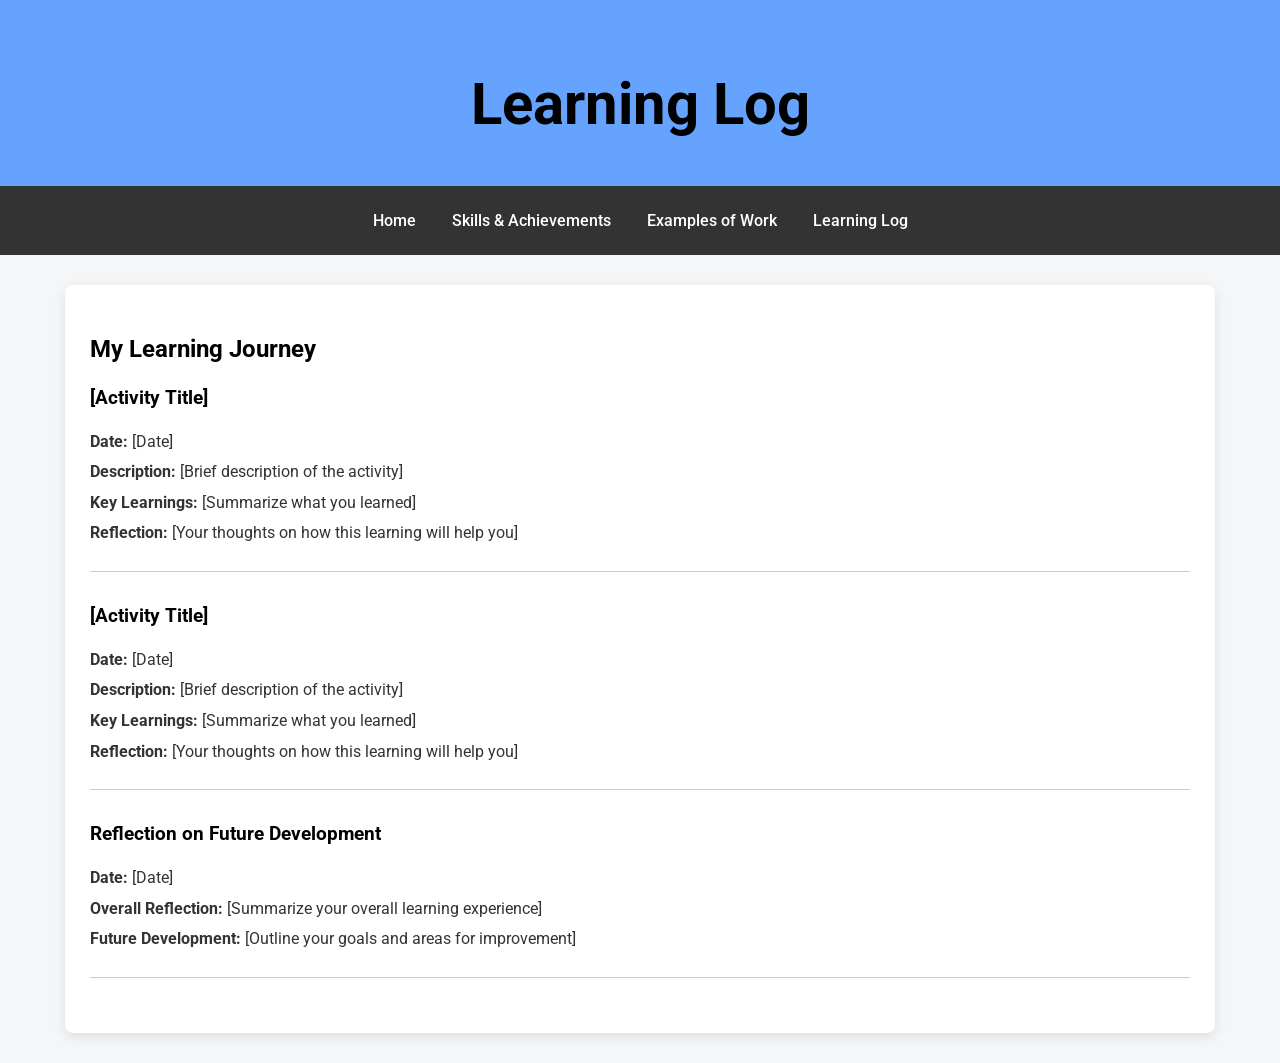
==== docs/learning.html @ 899b0c22 "Add files via upload" ====
<!DOCTYPE html>
<html lang="en">
<head>
    <meta charset="UTF-8">
    <meta name="viewport" content="width=device-width, initial-scale=1.0">
    <title>Learning Log</title>
    <link href="https://fonts.googleapis.com/css2?family=Roboto:wght@300;400;700&display=swap" rel="stylesheet">
    <link rel="stylesheet" href="style.css">
    <style>
        .blog-entry {
            margin-bottom: 30px;
            padding-bottom: 20px;
            border-bottom: 1px solid #ccc;
        }
        .blog-entry h3 {
            margin-top: 0;
        }
        .blog-entry p {
            margin: 5px 0;
        }
    </style>
</head>
<body>
    <header>
        <h1>Learning Log</h1>
    </header>
    <nav>
        <a href="index.html">Home</a>
        <a href="skills.html">Skills & Achievements</a>
        <a href="work.html">Examples of Work</a>
        <a href="learning.html">Learning Log</a>
    </nav>
    <div class="container">
        <h2>My Learning Journey</h2>

        <div class="blog-entry">
            <h3>[Activity Title]</h3>
            <p><strong>Date:</strong> [Date]</p>
            <p><strong>Description:</strong> [Brief description of the activity]</p>
            <p><strong>Key Learnings:</strong> [Summarize what you learned]</p>
            <p><strong>Reflection:</strong> [Your thoughts on how this learning will help you]</p>
        </div>

        <div class="blog-entry">
            <h3>[Activity Title]</h3>
            <p><strong>Date:</strong> [Date]</p>
            <p><strong>Description:</strong> [Brief description of the activity]</p>
            <p><strong>Key Learnings:</strong> [Summarize what you learned]</p>
            <p><strong>Reflection:</strong> [Your thoughts on how this learning will help you]</p>
        </div>

        <div class="blog-entry">
            <h3>Reflection on Future Development</h3>
            <p><strong>Date:</strong> [Date]</p>
            <p><strong>Overall Reflection:</strong> [Summarize your overall learning experience]</p>
            <p><strong>Future Development:</strong> [Outline your goals and areas for improvement]</p>
        </div>
    </div>
</body>
</html>
---- docs/style.css ----
/* Import Google Fonts */
@import url('https://fonts.googleapis.com/css2?family=Roboto:wght@300;400;700&display=swap');

body {
    font-family: 'Roboto', Arial, sans-serif;
    margin: 0;
    padding: 0;
    background: #f4f6f8;
    color: #333;
    line-height: 1.6;
}

header {
    background: #66a3ff;
    color: #000000; /* Black text for maximum visibility */
    padding: 20px;
    text-align: center;
    font-size: 1.8em;
    font-weight: 700;
}

nav {
    display: flex;
    justify-content: center;
    background: #333;
    padding: 10px 0;
}

nav a {
    color: #fff;
    padding: 12px 18px;
    text-decoration: none;
    font-weight: 500;
    transition: background 0.3s ease;
}

nav a:hover {
    background: #0056b3;
    border-radius: 4px;
}

.container {
    max-width: 1100px;
    margin: 30px auto;
    padding: 25px;
    background: #fff;
    box-shadow: 0 4px 12px rgba(0,0,0,0.1);
    border-radius: 8px;
}

h1, h2, h3 {
    color: #000000;
    margin-bottom: 15px;
}

ul {
    padding-left: 20px;
}

.profile-section {
    display: flex;
    gap: 30px;
    flex-wrap: wrap;
}

.profile-text {
    flex: 3;
    font-size: 1.1em;
}

.profile-image {
    flex: 1;
    display: flex;
    align-items: center;
    justify-content: center;
    background: #eaeaea;
    border: 1px solid #ccc;
    height: 220px;
    border-radius: 8px;
}
.profile-image img {
    width: 150px;
    height: 150px;
    object-fit: cover;
    border-radius: 50%;
}

a {
    color: #0056b3;
    text-decoration: none;
}
a:hover {
    text-decoration: underline;
}
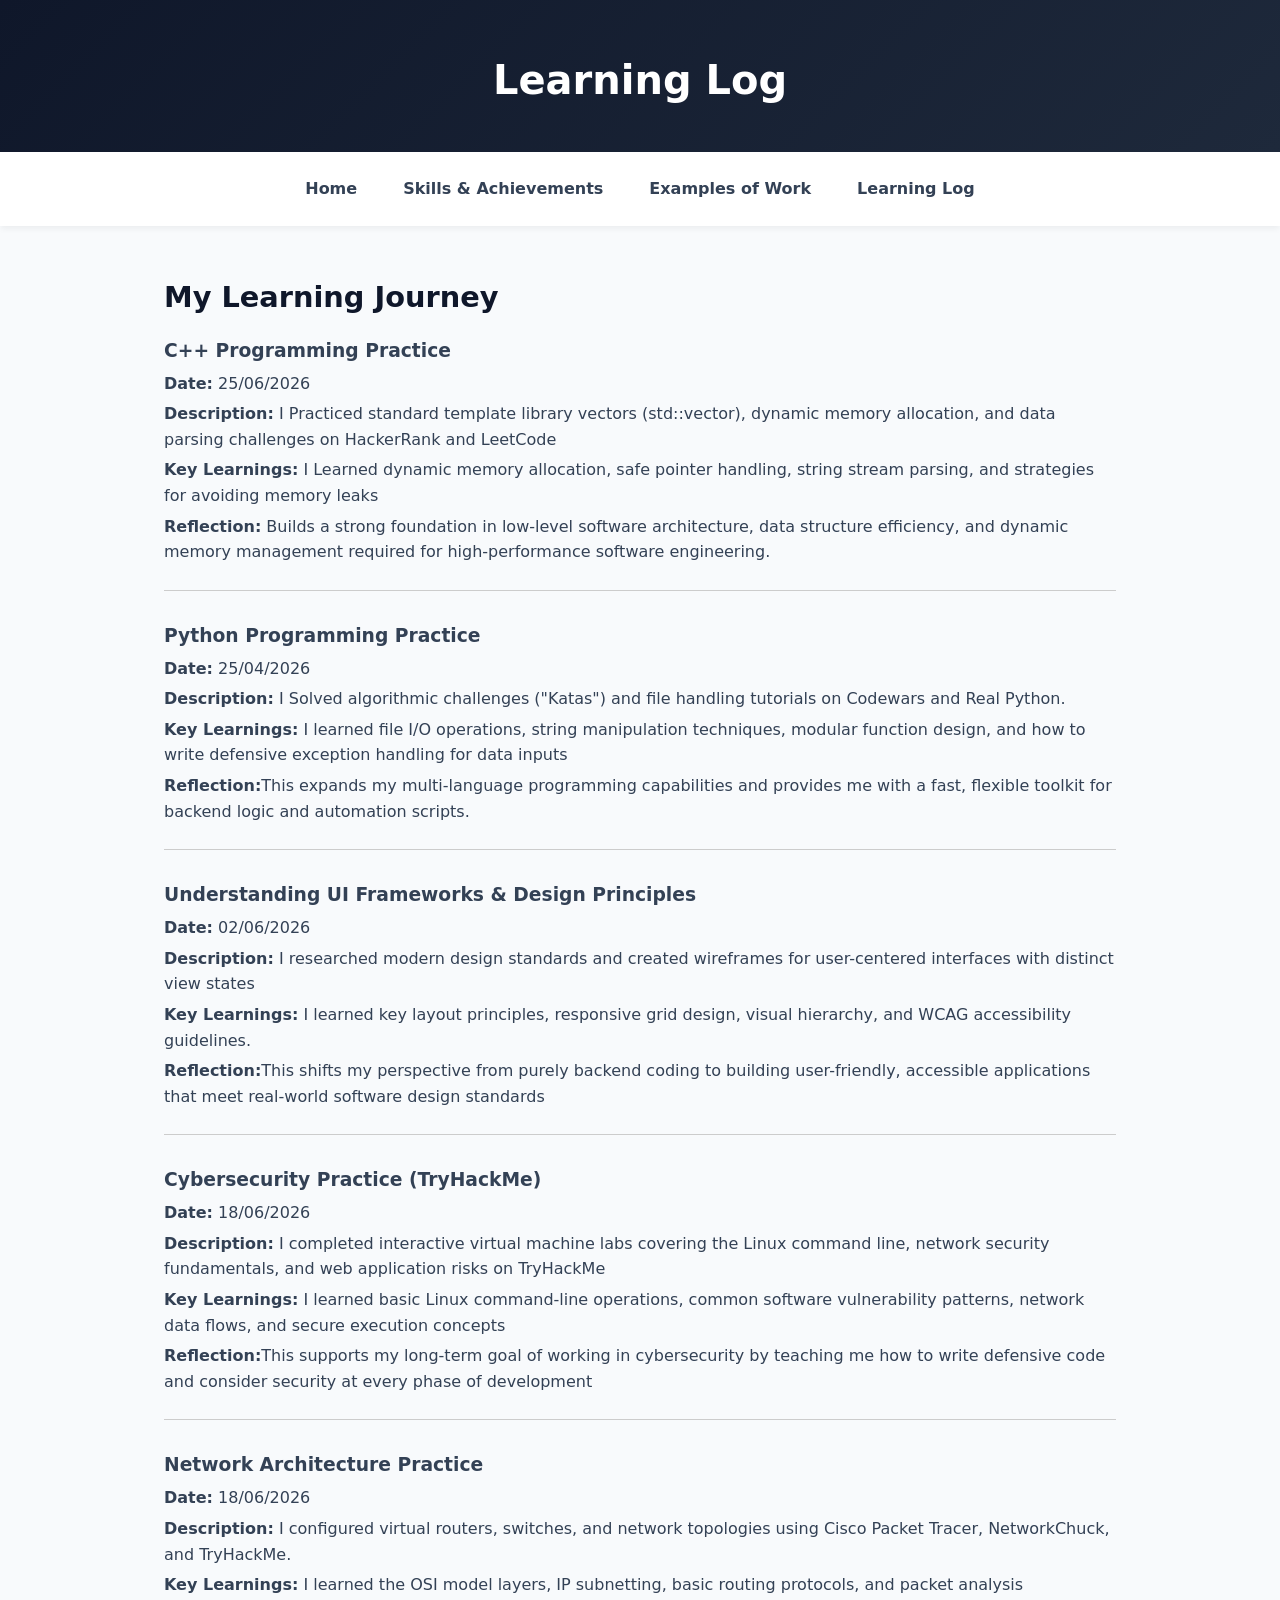
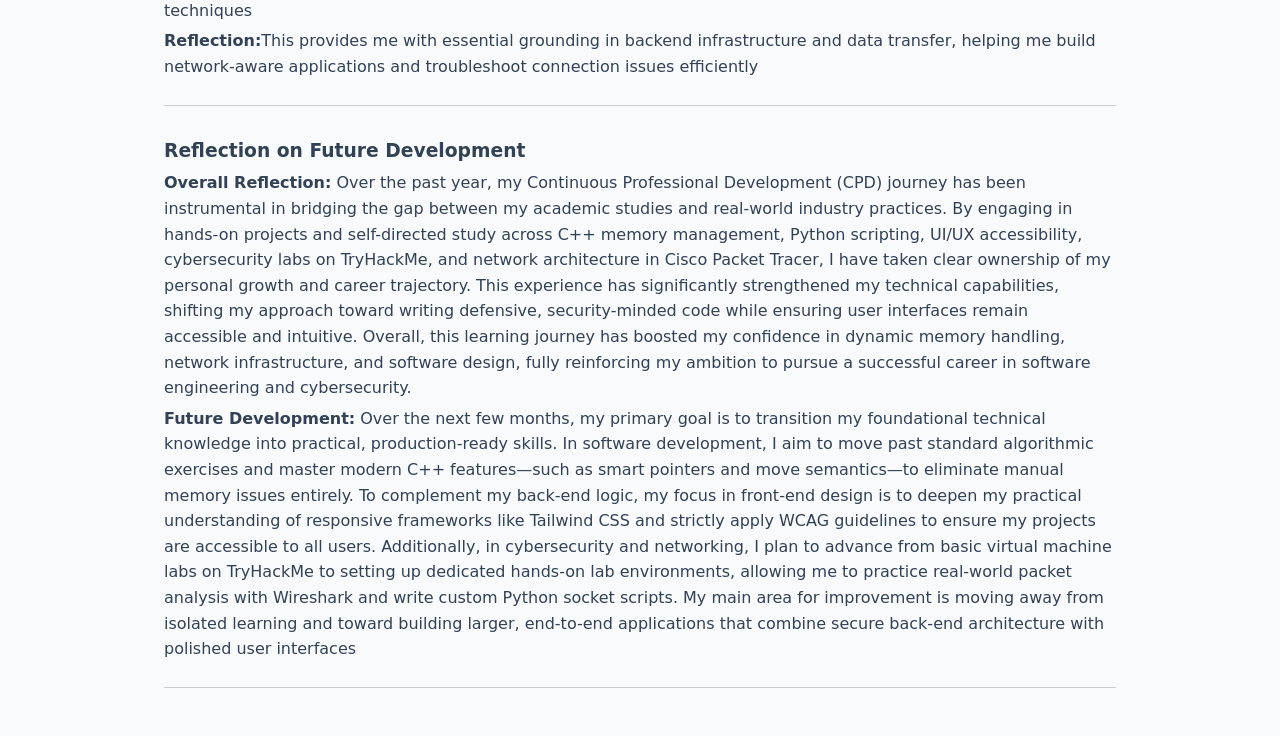
==== commit 70d5ecf8: "Update learning.html" ====
--- a/docs/learning.html
+++ b/docs/learning.html
@@ -35,26 +35,49 @@
         <h2>My Learning Journey</h2>
 
         <div class="blog-entry">
-            <h3>[Activity Title]</h3>
-            <p><strong>Date:</strong> [Date]</p>
-            <p><strong>Description:</strong> [Brief description of the activity]</p>
-            <p><strong>Key Learnings:</strong> [Summarize what you learned]</p>
-            <p><strong>Reflection:</strong> [Your thoughts on how this learning will help you]</p>
+            <h3>C++ Programming Practice</h3>
+            <p><strong>Date:</strong> 25/06/2026 </p>
+            <p><strong>Description:</strong> I Practiced standard template library vectors (std::vector), dynamic memory allocation, and data parsing challenges on HackerRank and LeetCode</p>
+            <p><strong>Key Learnings:</strong> I Learned dynamic memory allocation, safe pointer handling, string stream parsing, and strategies for avoiding memory leaks</p>
+            <p><strong>Reflection:</strong> Builds a strong foundation in low-level software architecture, data structure efficiency, and dynamic memory management required for high-performance software engineering.</p>
         </div>
 
         <div class="blog-entry">
-            <h3>[Activity Title]</h3>
-            <p><strong>Date:</strong> [Date]</p>
-            <p><strong>Description:</strong> [Brief description of the activity]</p>
-            <p><strong>Key Learnings:</strong> [Summarize what you learned]</p>
-            <p><strong>Reflection:</strong> [Your thoughts on how this learning will help you]</p>
+            <h3>Python Programming Practice</h3>
+            <p><strong>Date:</strong> 25/04/2026</p>
+            <p><strong>Description:</strong> I Solved algorithmic challenges ("Katas") and file handling tutorials on Codewars and Real Python.</p>
+            <p><strong>Key Learnings:</strong> I learned file I/O operations, string manipulation techniques, modular function design, and how to write defensive exception handling for data inputs</p>
+            <p><strong>Reflection:</strong>This expands my multi-language programming capabilities and provides me with a fast, flexible toolkit for backend logic and automation scripts.</p>
+        </div>
+
+        <div class="blog-entry">
+            <h3>Understanding UI Frameworks & Design Principles</h3>
+            <p><strong>Date:</strong> 02/06/2026 </p>
+            <p><strong>Description:</strong> I researched modern design standards and created wireframes for user-centered interfaces with distinct view states</p>
+            <p><strong>Key Learnings:</strong> I learned key layout principles, responsive grid design, visual hierarchy, and WCAG accessibility guidelines.</p>
+            <p><strong>Reflection:</strong>This shifts my perspective from purely backend coding to building user-friendly, accessible applications that meet real-world software design standards</p>
+        </div>
+
+        <div class="blog-entry">
+            <h3>Cybersecurity Practice (TryHackMe)</h3>
+            <p><strong>Date:</strong> 18/06/2026 </p>
+            <p><strong>Description:</strong> I completed interactive virtual machine labs covering the Linux command line, network security fundamentals, and web application risks on TryHackMe</p>
+            <p><strong>Key Learnings:</strong> I learned basic Linux command-line operations, common software vulnerability patterns, network data flows, and secure execution concepts</p>
+            <p><strong>Reflection:</strong>This supports my long-term goal of working in cybersecurity by teaching me how to write defensive code and consider security at every phase of development</p>
+        </div>
+
+        <div class="blog-entry">
+            <h3>Network Architecture Practice</h3>
+            <p><strong>Date:</strong> 18/06/2026 </p>
+            <p><strong>Description:</strong> I configured virtual routers, switches, and network topologies using Cisco Packet Tracer, NetworkChuck, and TryHackMe.</p>
+            <p><strong>Key Learnings:</strong> I learned the OSI model layers, IP subnetting, basic routing protocols, and packet analysis techniques</p>
+            <p><strong>Reflection:</strong>This provides me with essential grounding in backend infrastructure and data transfer, helping me build network-aware applications and troubleshoot connection issues efficiently</p>
         </div>
 
         <div class="blog-entry">
             <h3>Reflection on Future Development</h3>
-            <p><strong>Date:</strong> [Date]</p>
-            <p><strong>Overall Reflection:</strong> [Summarize your overall learning experience]</p>
-            <p><strong>Future Development:</strong> [Outline your goals and areas for improvement]</p>
+            <p><strong>Overall Reflection:</strong> Over the past year, my Continuous Professional Development (CPD) journey has been instrumental in bridging the gap between my academic studies and real-world industry practices. By engaging in hands-on projects and self-directed study across C++ memory management, Python scripting, UI/UX accessibility, cybersecurity labs on TryHackMe, and network architecture in Cisco Packet Tracer, I have taken clear ownership of my personal growth and career trajectory. This experience has significantly strengthened my technical capabilities, shifting my approach toward writing defensive, security-minded code while ensuring user interfaces remain accessible and intuitive. Overall, this learning journey has boosted my confidence in dynamic memory handling, network infrastructure, and software design, fully reinforcing my ambition to pursue a successful career in software engineering and cybersecurity.</p>
+            <p><strong>Future Development:</strong> Over the next few months, my primary goal is to transition my foundational technical knowledge into practical, production-ready skills. In software development, I aim to move past standard algorithmic exercises and master modern C++ features—such as smart pointers and move semantics—to eliminate manual memory issues entirely. To complement my back-end logic, my focus in front-end design is to deepen my practical understanding of responsive frameworks like Tailwind CSS and strictly apply WCAG guidelines to ensure my projects are accessible to all users. Additionally, in cybersecurity and networking, I plan to advance from basic virtual machine labs on TryHackMe to setting up dedicated hands-on lab environments, allowing me to practice real-world packet analysis with Wireshark and write custom Python socket scripts. My main area for improvement is moving away from isolated learning and toward building larger, end-to-end applications that combine secure back-end architecture with polished user interfaces</p>
         </div>
     </div>
 </body>
--- a/docs/style.css
+++ b/docs/style.css
@@ -1,94 +1,186 @@
-/* Import Google Fonts */
-@import url('https://fonts.googleapis.com/css2?family=Roboto:wght@300;400;700&display=swap');
+/* Base Styles & CSS Variables */
+:root {
+    --primary-color: #0f172a;
+    --accent-color: #2563eb;
+    --accent-hover: #1d4ed8;
+    --bg-color: #f8fafc;
+    --card-bg: #ffffff;
+    --text-main: #334155;
+    --text-heading: #0f172a;
+    --border-radius: 12px;
+    --shadow: 0 10px 25px -5px rgba(0, 0, 0, 0.05), 0 8px 10px -6px rgba(0, 0, 0, 0.05);
+}
+
+* {
+    box-sizing: border-box;
+    margin: 0;
+    padding: 0;
+}
 
 body {
-    font-family: 'Roboto', Arial, sans-serif;
-    margin: 0;
-    padding: 0;
-    background: #f4f6f8;
-    color: #333;
+    font-family: 'Inter', system-ui, -apple-system, BlinkMacSystemFont, 'Segoe UI', Roboto, sans-serif;
+    background-color: var(--bg-color);
+    color: var(--text-main);
     line-height: 1.6;
 }
 
-header {
-    background: #66a3ff;
-    color: #000000; /* Black text for maximum visibility */
-    padding: 20px;
+/* Modern Gradient Header */
+header, .main-header {
+    background: linear-gradient(135deg, #0f172a 0%, #1e293b 100%) !important;
+    color: #ffffff !important;
+    padding: 3rem 1.5rem 2rem 1.5rem !important;
     text-align: center;
-    font-size: 1.8em;
-    font-weight: 700;
 }
 
-nav {
+header h1, .header-content h1 {
+    font-size: 2.5rem;
+    font-weight: 700;
+    margin-bottom: 0.5rem;
+    color: #ffffff !important;
+}
+
+.subtitle {
+    font-size: 1.1rem;
+    color: #94a3b8;
+    font-weight: 300;
+}
+
+/* Navigation Bar (Pill Style) */
+nav, .navbar {
     display: flex;
     justify-content: center;
-    background: #333;
-    padding: 10px 0;
+    gap: 10px;
+    background-color: #ffffff;
+    padding: 1rem;
+    box-shadow: 0 4px 6px -1px rgba(0, 0, 0, 0.05);
+    position: sticky;
+    top: 0;
+    z-index: 100;
 }
 
-nav a {
-    color: #fff;
-    padding: 12px 18px;
+nav a, .navbar a {
     text-decoration: none;
-    font-weight: 500;
-    transition: background 0.3s ease;
+    color: var(--text-main);
+    font-weight: 600;
+    padding: 8px 18px;
+    border-radius: 20px;
+    transition: all 0.2s ease-in-out;
 }
 
-nav a:hover {
-    background: #0056b3;
-    border-radius: 4px;
+nav a:hover, .navbar a:hover {
+    background-color: #f1f5f9;
+    color: var(--accent-color);
 }
 
-.container {
-    max-width: 1100px;
-    margin: 30px auto;
-    padding: 25px;
-    background: #fff;
-    box-shadow: 0 4px 12px rgba(0,0,0,0.1);
-    border-radius: 8px;
+nav a.active, .navbar a.active {
+    background-color: var(--accent-color);
+    color: #ffffff;
 }
 
-h1, h2, h3 {
-    color: #000000;
-    margin-bottom: 15px;
+/* Layout Container */
+.container {
+    max-width: 1000px;
+    margin: 3rem auto;
+    padding: 0 1.5rem;
 }
 
-ul {
-    padding-left: 20px;
+/* Card Section Formatting */
+.profile-section, .profile-card, .project, .testing, .report, .design {
+    background-color: var(--card-bg);
+    border-radius: var(--border-radius);
+    padding: 2.5rem;
+    box-shadow: var(--shadow);
+    border: 1px solid #e2e8f0;
+    margin-bottom: 2rem;
 }
 
-.profile-section {
+/* Profile Section Flex Layout */
+.profile-section, .profile-card {
     display: flex;
-    gap: 30px;
-    flex-wrap: wrap;
+    align-items: center;
+    gap: 2.5rem;
 }
 
 .profile-text {
-    flex: 3;
-    font-size: 1.1em;
+    flex: 2;
 }
 
-.profile-image {
+.profile-text h2, h2 {
+    font-size: 1.8rem;
+    color: var(--text-heading);
+    margin-bottom: 1rem;
+}
+
+.profile-text p, p {
+    margin-bottom: 1rem;
+    font-size: 1rem;
+}
+
+/* Circular Profile Image */
+.Profile-image, .profile-image-container {
     flex: 1;
     display: flex;
-    align-items: center;
     justify-content: center;
-    background: #eaeaea;
-    border: 1px solid #ccc;
-    height: 220px;
-    border-radius: 8px;
-}
-.profile-image img {
-    width: 150px;
-    height: 150px;
-    object-fit: cover;
-    border-radius: 50%;
 }
 
-a {
-    color: #0056b3;
+.Profile-image img, .profile-img {
+    width: 220px !important;
+    height: 220px !important;
+    object-fit: cover;
+    border-radius: 50% !important;
+    border: 4px solid #ffffff;
+    box-shadow: 0 10px 20px rgba(0, 0, 0, 0.15);
+}
+
+/* Social & Link Buttons */
+.connect-section {
+    margin-top: 1.5rem;
+    padding-top: 1rem;
+    border-top: 1px solid #e2e8f0;
+}
+
+.social-links {
+    display: flex;
+    gap: 12px;
+}
+
+.btn, a[href*="github"], a[href*="linkedin"] {
+    display: inline-block;
+    padding: 8px 20px;
+    border-radius: 6px;
     text-decoration: none;
+    font-weight: 600;
+    font-size: 0.9rem;
+    transition: transform 0.2s ease, background-color 0.2s ease;
 }
-a:hover {
-    text-decoration: underline;
+
+.btn-github, a[href*="github"] {
+    background-color: #24292e;
+    color: #ffffff !important;
 }
+
+.btn-linkedin, a[href*="linkedin"] {
+    background-color: #0a66c2;
+    color: #ffffff !important;
+}
+
+.btn:hover, a[href*="github"]:hover, a[href*="linkedin"]:hover {
+    transform: translateY(-2px);
+}
+
+/* Responsive Adjustments for Mobile */
+@media (max-width: 768px) {
+    .profile-section, .profile-card {
+        flex-direction: column-reverse;
+        text-align: center;
+        padding: 1.5rem;
+    }
+
+    .social-links {
+        justify-content: center;
+    }
+
+    nav, .navbar {
+        flex-wrap: wrap;
+    }
+}
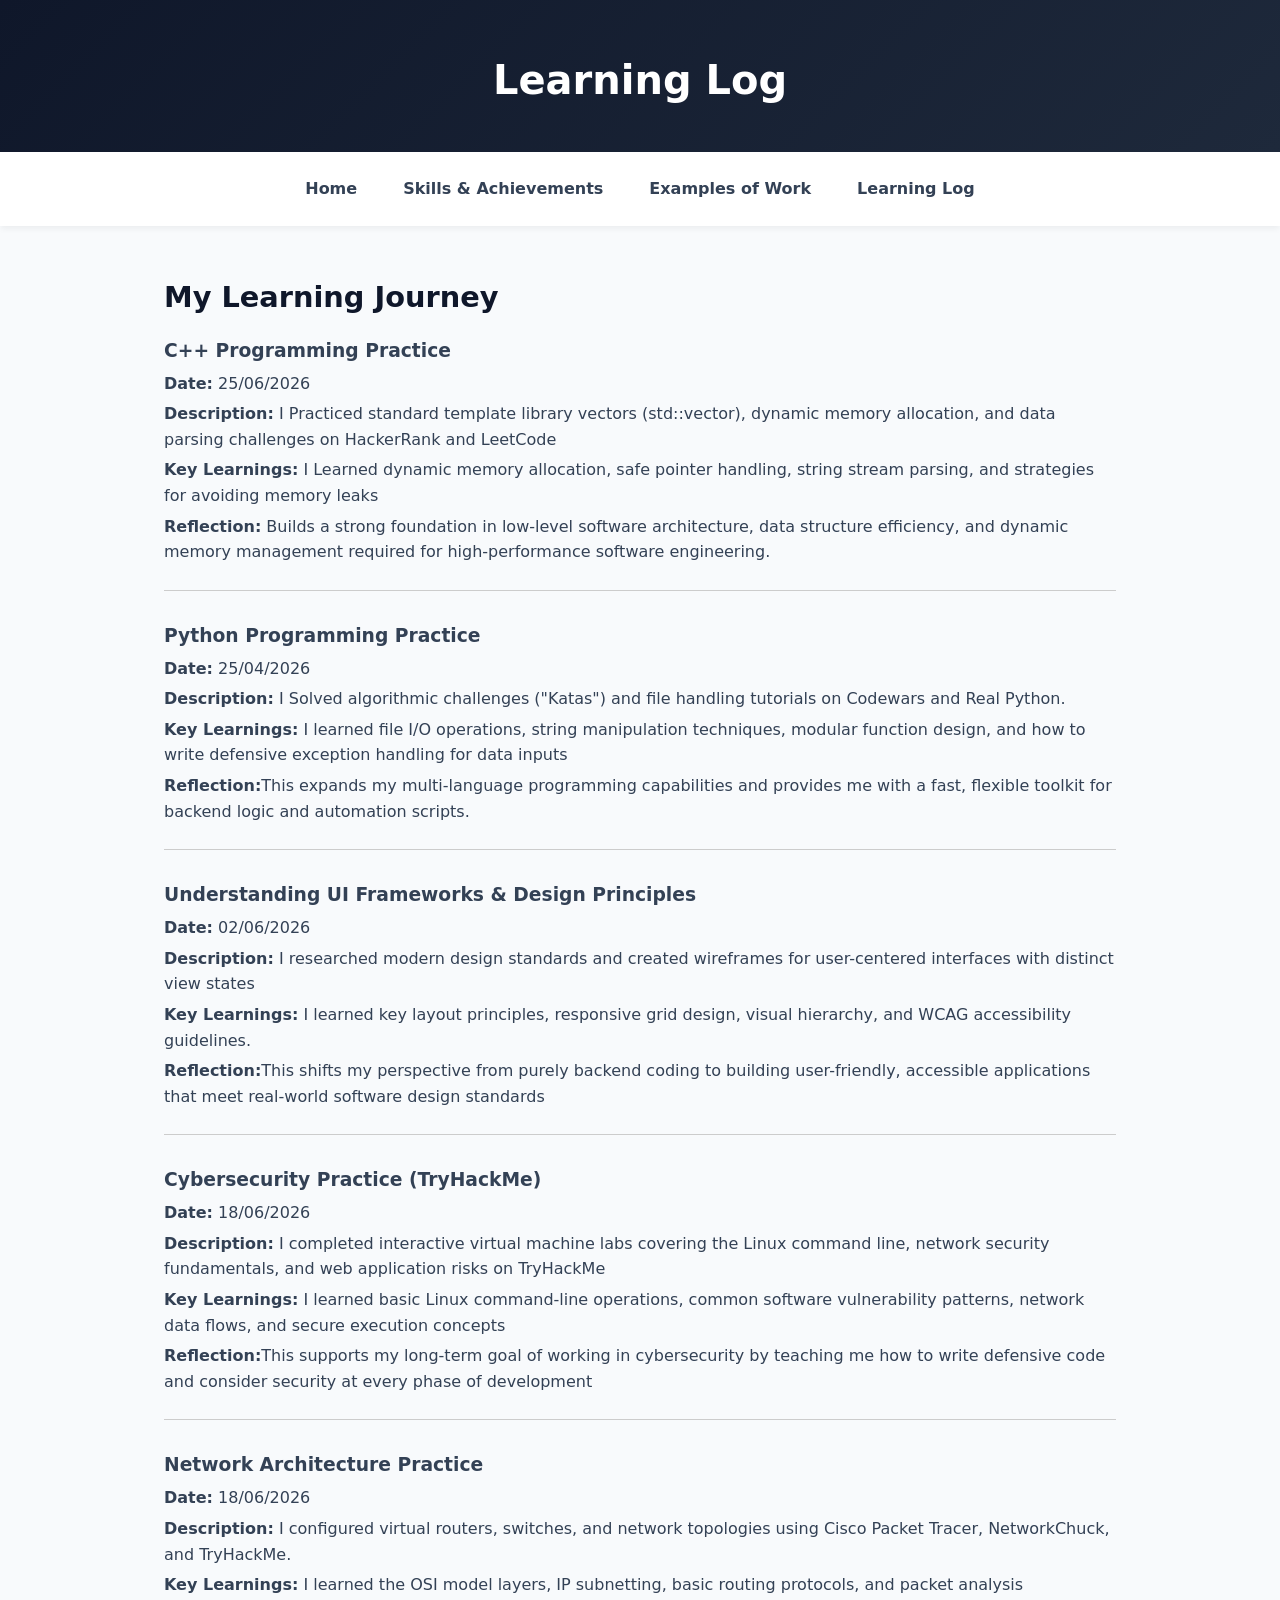
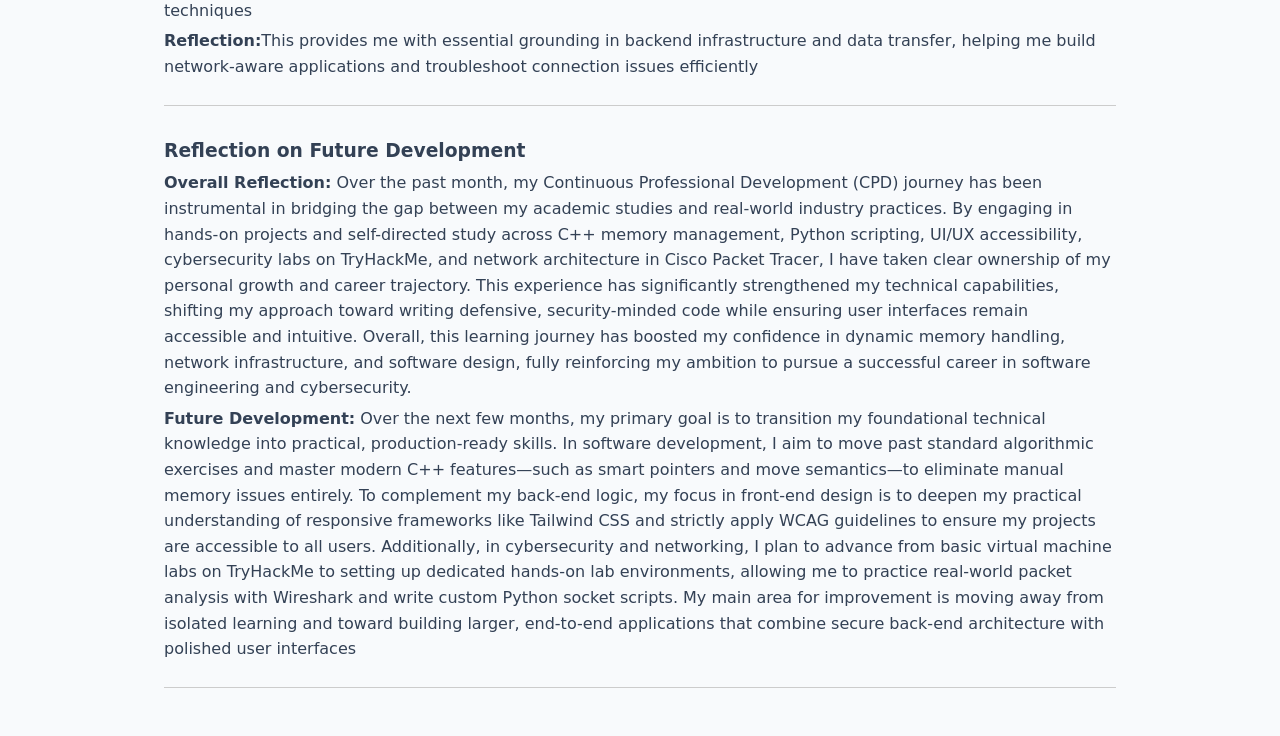
==== commit 33a1a5c2: "Update learning.html" ====
--- a/docs/learning.html
+++ b/docs/learning.html
@@ -76,7 +76,7 @@
 
         <div class="blog-entry">
             <h3>Reflection on Future Development</h3>
-            <p><strong>Overall Reflection:</strong> Over the past year, my Continuous Professional Development (CPD) journey has been instrumental in bridging the gap between my academic studies and real-world industry practices. By engaging in hands-on projects and self-directed study across C++ memory management, Python scripting, UI/UX accessibility, cybersecurity labs on TryHackMe, and network architecture in Cisco Packet Tracer, I have taken clear ownership of my personal growth and career trajectory. This experience has significantly strengthened my technical capabilities, shifting my approach toward writing defensive, security-minded code while ensuring user interfaces remain accessible and intuitive. Overall, this learning journey has boosted my confidence in dynamic memory handling, network infrastructure, and software design, fully reinforcing my ambition to pursue a successful career in software engineering and cybersecurity.</p>
+            <p><strong>Overall Reflection:</strong> Over the past month, my Continuous Professional Development (CPD) journey has been instrumental in bridging the gap between my academic studies and real-world industry practices. By engaging in hands-on projects and self-directed study across C++ memory management, Python scripting, UI/UX accessibility, cybersecurity labs on TryHackMe, and network architecture in Cisco Packet Tracer, I have taken clear ownership of my personal growth and career trajectory. This experience has significantly strengthened my technical capabilities, shifting my approach toward writing defensive, security-minded code while ensuring user interfaces remain accessible and intuitive. Overall, this learning journey has boosted my confidence in dynamic memory handling, network infrastructure, and software design, fully reinforcing my ambition to pursue a successful career in software engineering and cybersecurity.</p>
             <p><strong>Future Development:</strong> Over the next few months, my primary goal is to transition my foundational technical knowledge into practical, production-ready skills. In software development, I aim to move past standard algorithmic exercises and master modern C++ features—such as smart pointers and move semantics—to eliminate manual memory issues entirely. To complement my back-end logic, my focus in front-end design is to deepen my practical understanding of responsive frameworks like Tailwind CSS and strictly apply WCAG guidelines to ensure my projects are accessible to all users. Additionally, in cybersecurity and networking, I plan to advance from basic virtual machine labs on TryHackMe to setting up dedicated hands-on lab environments, allowing me to practice real-world packet analysis with Wireshark and write custom Python socket scripts. My main area for improvement is moving away from isolated learning and toward building larger, end-to-end applications that combine secure back-end architecture with polished user interfaces</p>
         </div>
     </div>
--- a/docs/style.css
+++ b/docs/style.css
@@ -1,4 +1,4 @@
-/* Base Styles & CSS Variables */
+
 :root {
     --primary-color: #0f172a;
     --accent-color: #2563eb;
@@ -24,7 +24,7 @@
     line-height: 1.6;
 }
 
-/* Modern Gradient Header */
+
 header, .main-header {
     background: linear-gradient(135deg, #0f172a 0%, #1e293b 100%) !important;
     color: #ffffff !important;
@@ -45,7 +45,7 @@
     font-weight: 300;
 }
 
-/* Navigation Bar (Pill Style) */
+
 nav, .navbar {
     display: flex;
     justify-content: center;
@@ -77,14 +77,14 @@
     color: #ffffff;
 }
 
-/* Layout Container */
+
 .container {
     max-width: 1000px;
     margin: 3rem auto;
     padding: 0 1.5rem;
 }
 
-/* Card Section Formatting */
+
 .profile-section, .profile-card, .project, .testing, .report, .design {
     background-color: var(--card-bg);
     border-radius: var(--border-radius);
@@ -94,7 +94,7 @@
     margin-bottom: 2rem;
 }
 
-/* Profile Section Flex Layout */
+
 .profile-section, .profile-card {
     display: flex;
     align-items: center;
@@ -116,7 +116,7 @@
     font-size: 1rem;
 }
 
-/* Circular Profile Image */
+
 .Profile-image, .profile-image-container {
     flex: 1;
     display: flex;
@@ -132,7 +132,7 @@
     box-shadow: 0 10px 20px rgba(0, 0, 0, 0.15);
 }
 
-/* Social & Link Buttons */
+
 .connect-section {
     margin-top: 1.5rem;
     padding-top: 1rem;
@@ -168,7 +168,7 @@
     transform: translateY(-2px);
 }
 
-/* Responsive Adjustments for Mobile */
+
 @media (max-width: 768px) {
     .profile-section, .profile-card {
         flex-direction: column-reverse;
